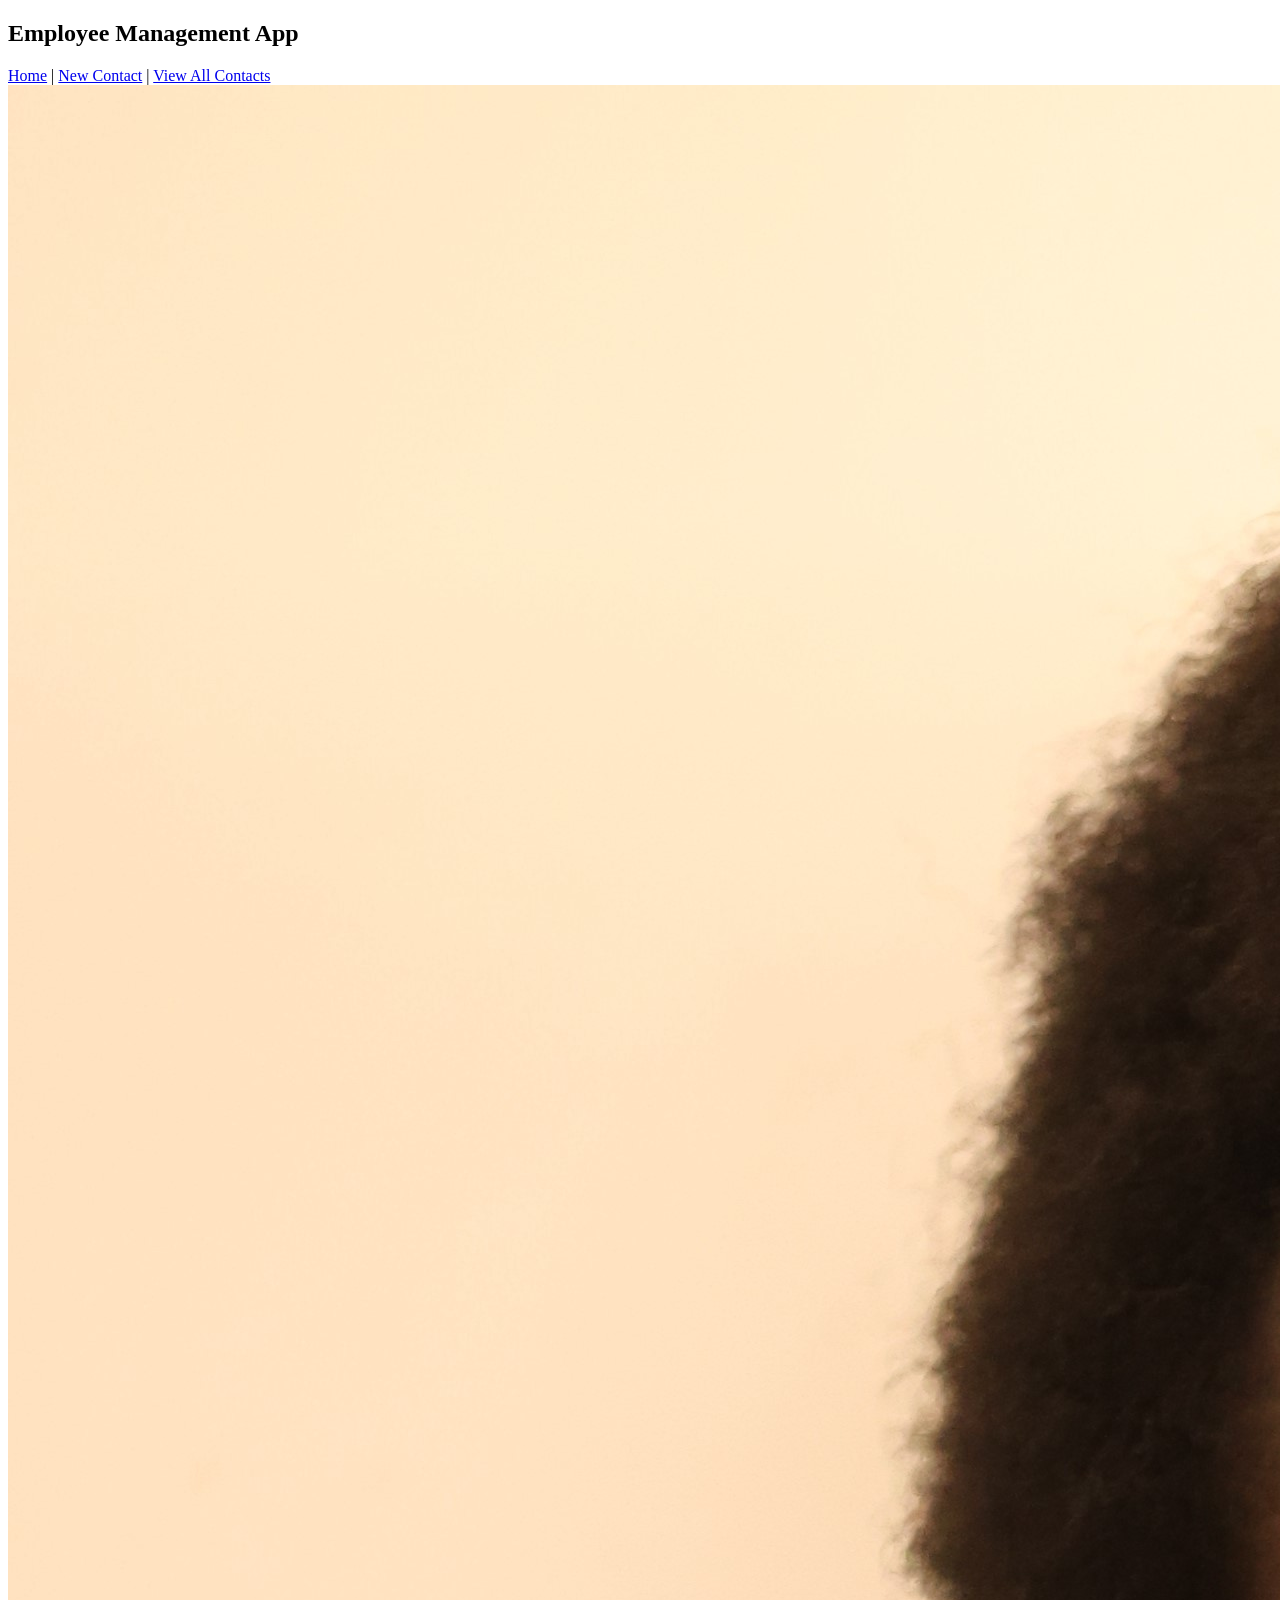
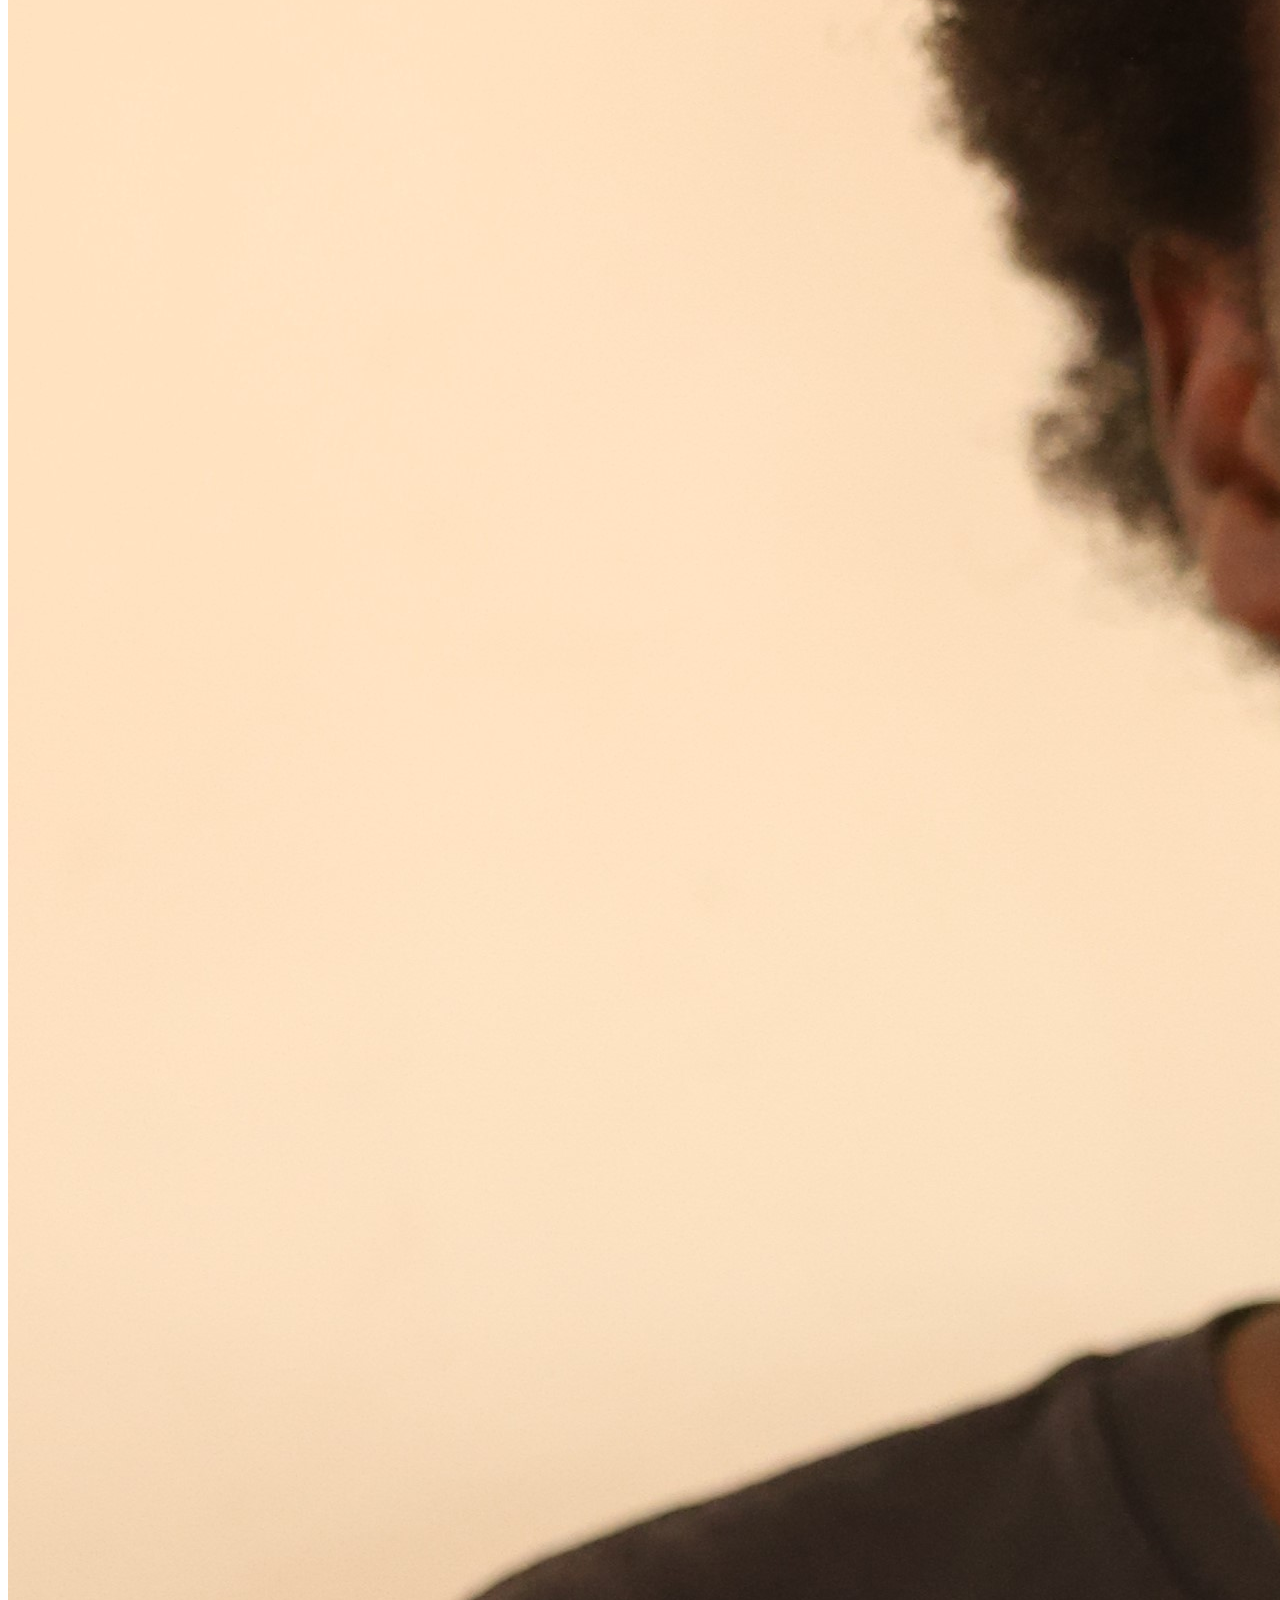
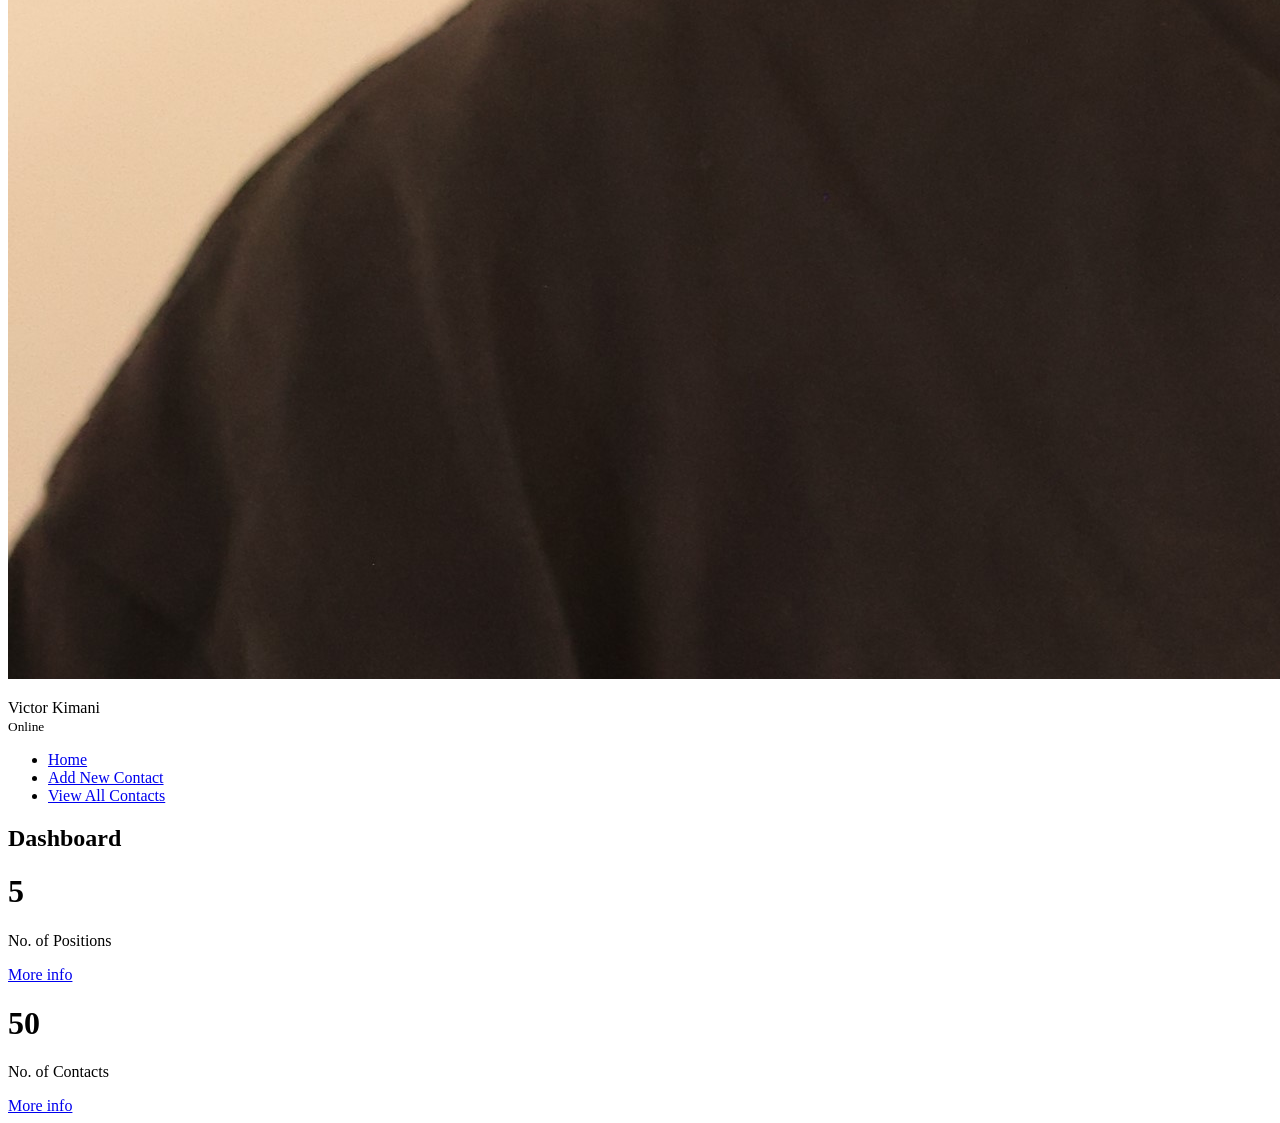
==== index.html @ 55f5f561 "feat: add basic homepage layout" ====
<!DOCTYPE html>
<html>
    <head>
        <meta charset="UTF-8">
        <meta name="viewport" content="width=device-width, initial-scale=1.0">
        <title>Employee Management App</title>
        <link rel="stylesheet" href="styles.css">
    </head>

    <body>

        <div class="header">
            <nav class="topnav">
                <h2>Employee Management App</h2>
                <a href="index.html">Home</a>
                <span>|</span>
                <a href="new-contact.html">New Contact</a>
                <span>|</span>
                <a href="view-contact.html">View All Contacts</a>
            </nav>
        </div>

        <div class="content">

            <div class="sidenav">
                <nav class="sidebar">
                    <div class="profile">
                        <img class="profile-pic" src="images/download.jpg" alt="profile">
                        <p>Victor Kimani <br><small>Online</small></p>
                        
                    </div>
                    <ul>
                        <li><a href="index.html">Home</a></li>
                        <li><a href="new-contact.html">Add New Contact</a></li>
                        <li><a href="view-contact.html">View All Contacts</a></li>
                    </ul>
                </nav>
            </div>

            <div class="dashboard">
                <h2>Dashboard</h2>
                <div class="card-positions">
                    <h1>5</h1>
                    <p>No. of Positions</p>
                    <a href="#">More info</a>
                </div>
                <div class="card-contacts">
                    <h1>50</h1>
                    <p>No. of Contacts</p>
                    <a href="#">More info</a>
                </div>

        </div>
    </body>
</html>
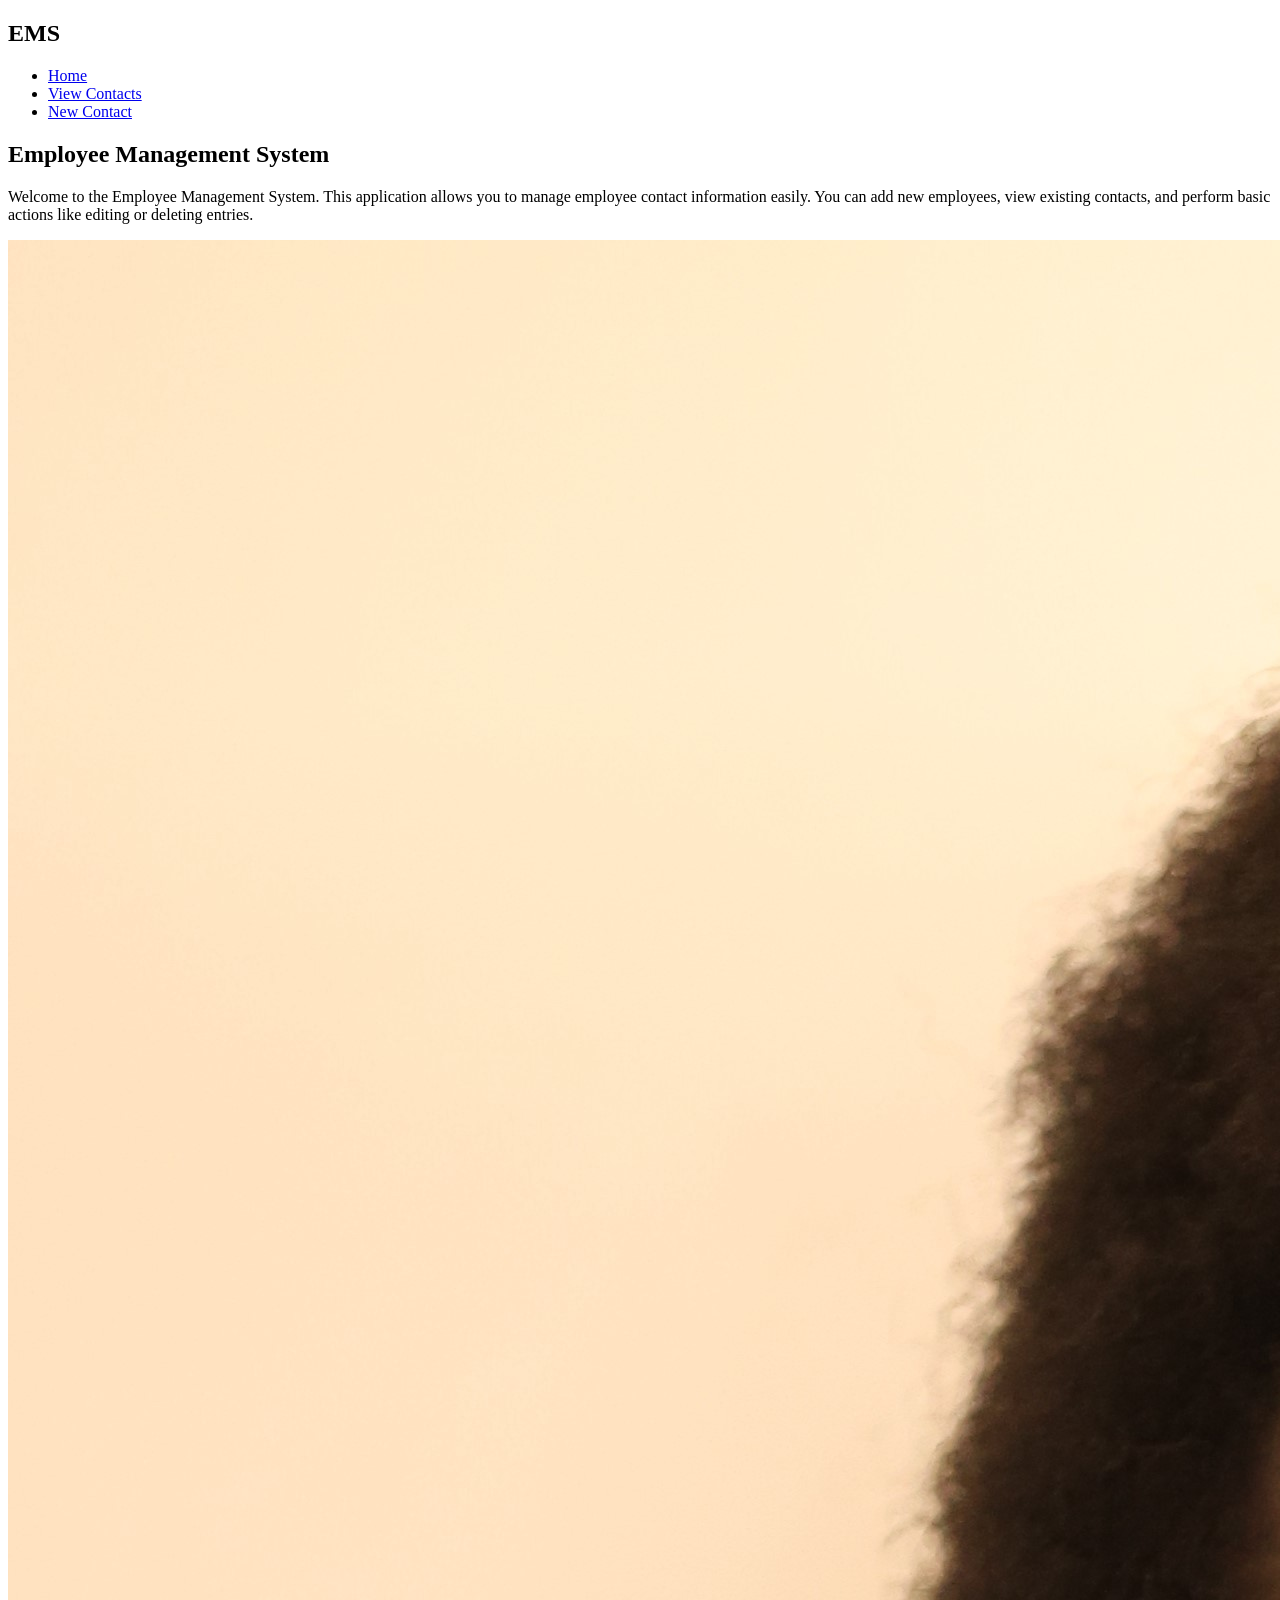
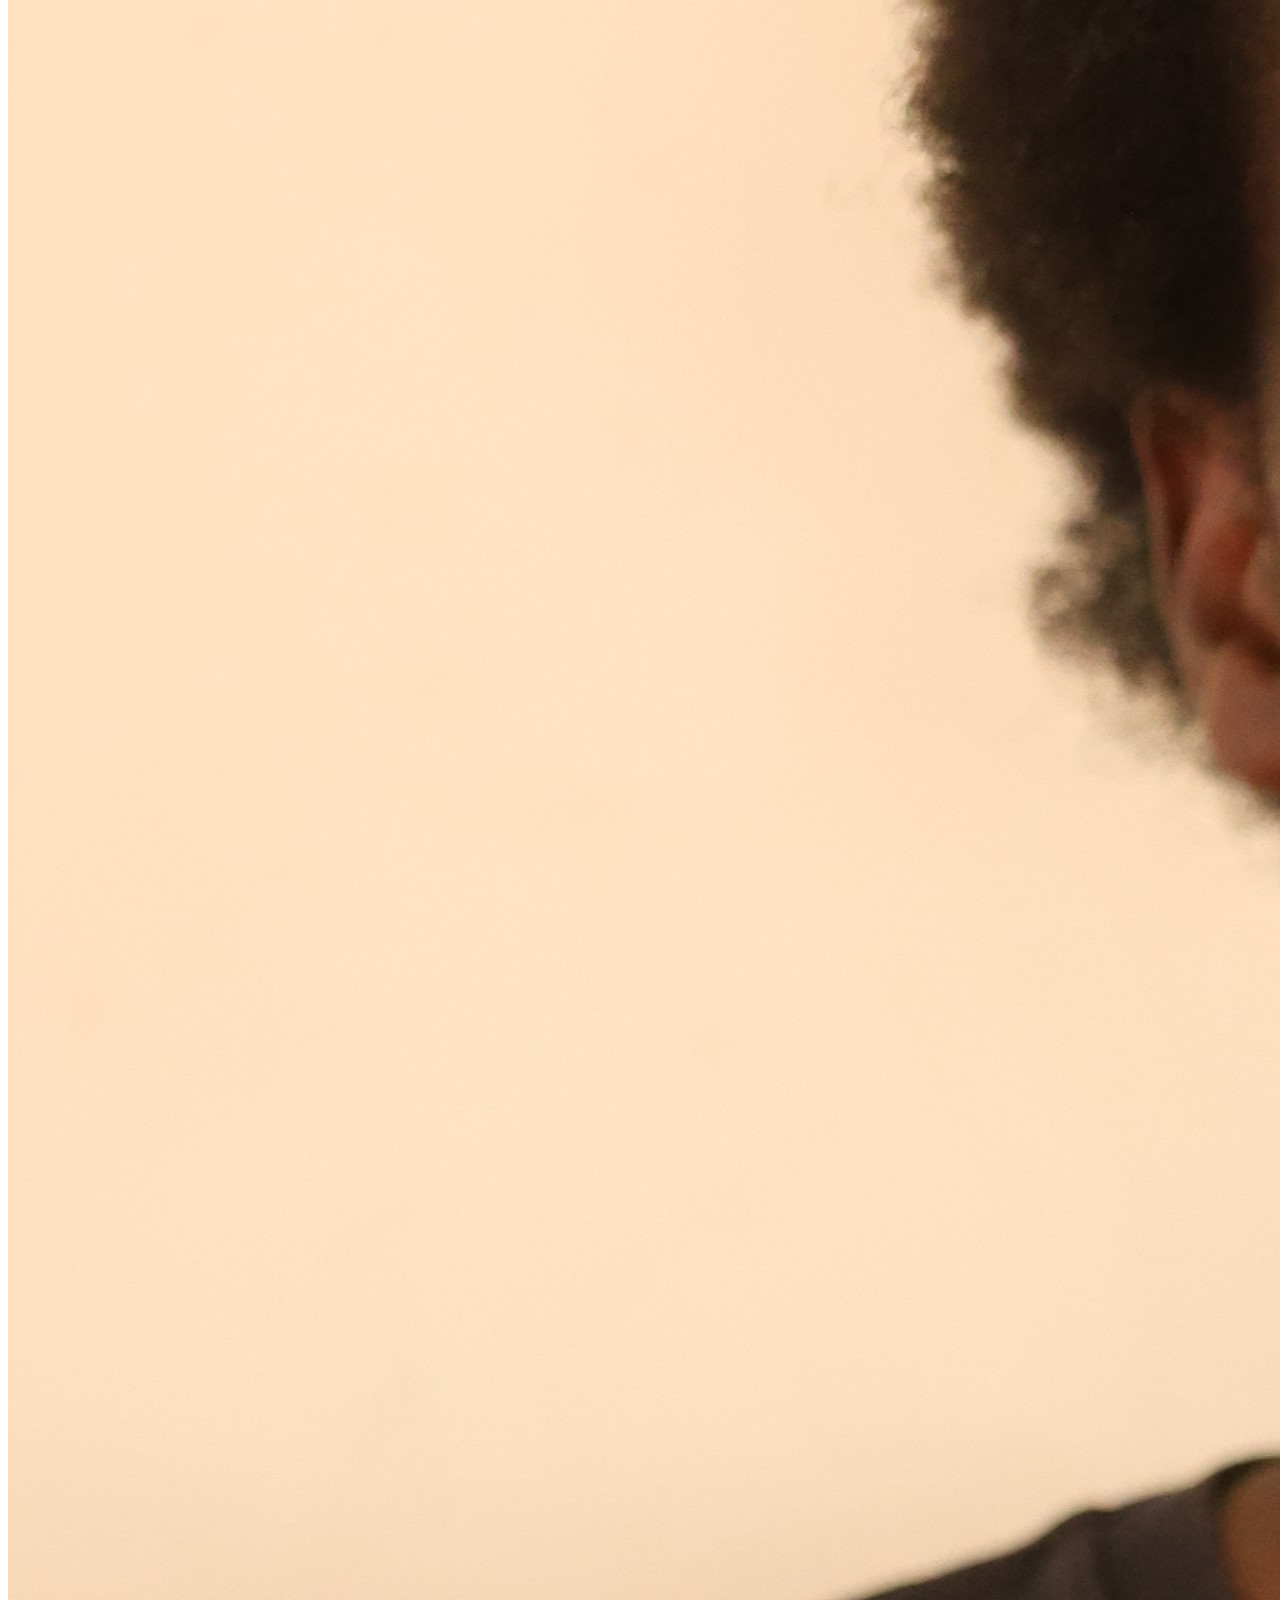
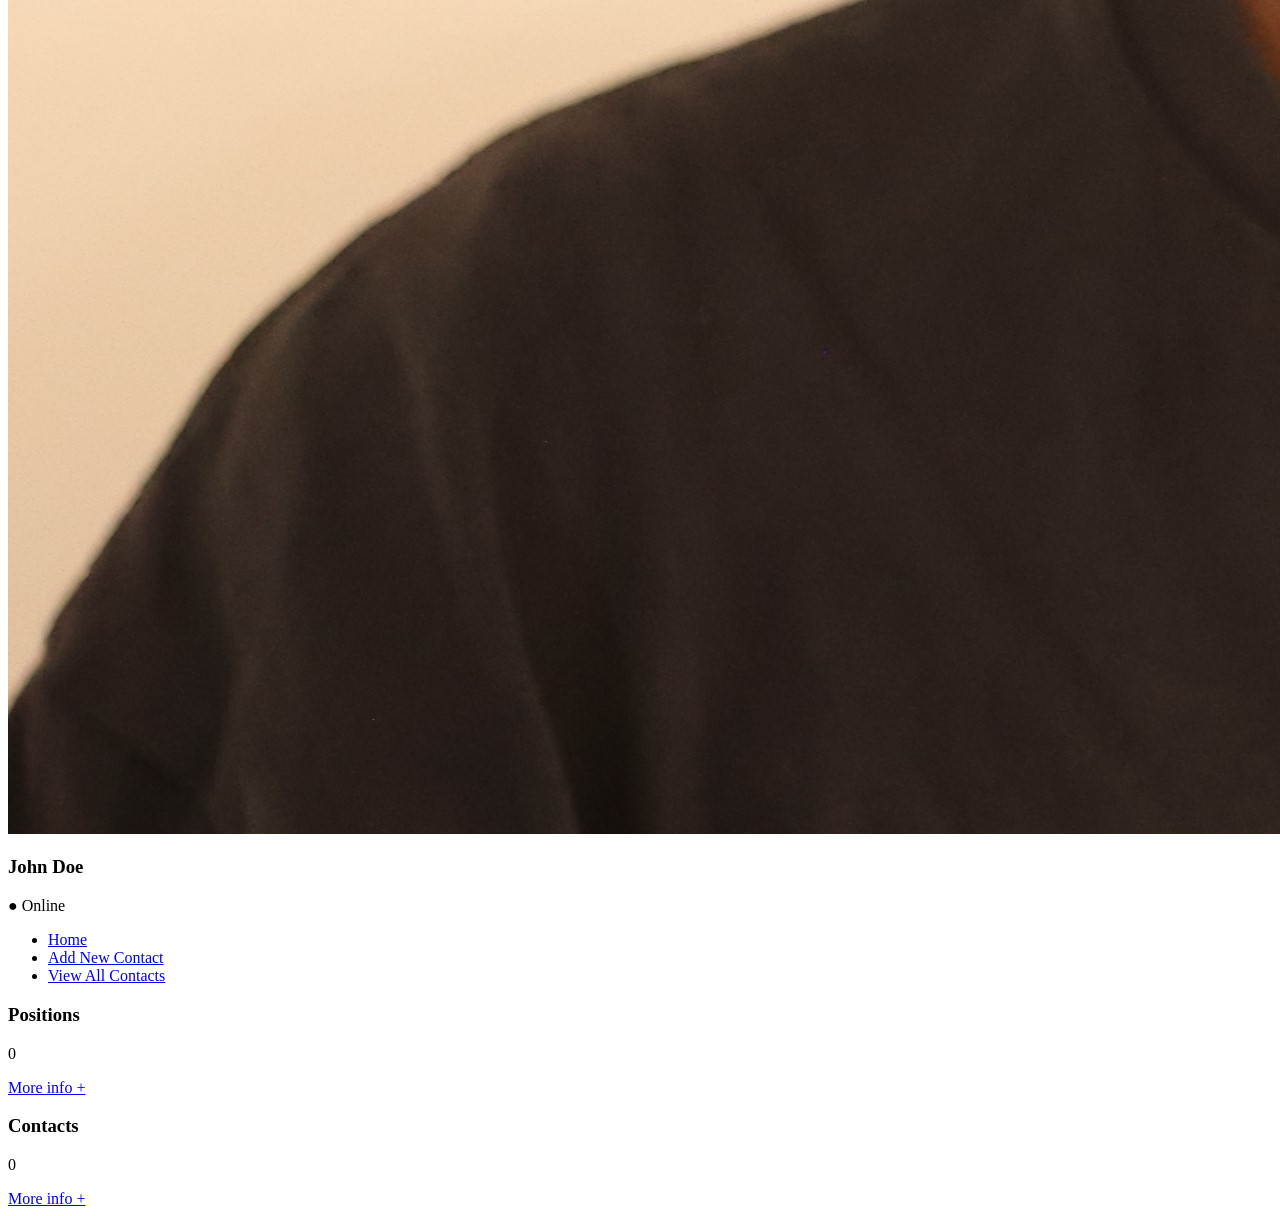
==== commit f692947a: "feat: upgrade index.html with sidebar and dashboard cards" ====
--- a/index.html
+++ b/index.html
@@ -1,55 +1,62 @@
 <!DOCTYPE html>
-<html>
-    <head>
-        <meta charset="UTF-8">
-        <meta name="viewport" content="width=device-width, initial-scale=1.0">
-        <title>Employee Management App</title>
-        <link rel="stylesheet" href="styles.css">
-    </head>
+<html lang="en">
+<head>
+    <meta charset="UTF-8">
+    <meta name="viewport" content="width=device-width, initial-scale=1.0">
+    <title>Employee Management System</title>
+    <link rel="stylesheet" href="styles.css">
+</head>
+<body>
 
-    <body>
+    <!-- Navigation Bar -->
+    <nav class="navbar">
+        <h2 class="logo">EMS</h2>
+        <ul class="nav-links">
+            <li><a href="index.html">Home</a></li>
+            <li><a href="view-contacts.html">View Contacts</a></li>
+            <li><a href="new-contact.html">New Contact</a></li>
+        </ul>
+    </nav>
 
-        <div class="header">
-            <nav class="topnav">
-                <h2>Employee Management App</h2>
-                <a href="index.html">Home</a>
-                <span>|</span>
-                <a href="new-contact.html">New Contact</a>
-                <span>|</span>
-                <a href="view-contact.html">View All Contacts</a>
-            </nav>
+    <!-- Home Content -->
+    <section class="home">
+        <h1>Employee Management System</h1>
+        <p>
+            Welcome to the Employee Management System. This application allows you to 
+            manage employee contact information easily. You can add new employees, 
+            view existing contacts, and perform basic actions like editing or deleting entries.
+        </p>
+    </section>
+
+    <!-- Sidebar -->
+    <aside class="sidebar">
+        <div class="profile">
+            <img src="images/download.jpg" alt="Profile Image" class="profile-img">
+            <div class="profile-info">
+                <h3>John Doe</h3>
+                <span class="status online">● Online</span>
+            </div>
         </div>
+        <ul class="sidebar-nav">
+            <li><a href="index.html">Home</a></li>
+            <li><a href="new-contact.html">Add New Contact</a></li>
+            <li><a href="view-contacts.html">View All Contacts</a></li>
+        </ul>
+        </aside>
 
-        <div class="content">
+        <main class="dashboard">
+            <div class="card">
+                <h3>Positions</h3>
+                <p id="positionsCount">0</p>
+                <a href="#">More info +</a>
+            </div>
+            <div class="card">
+                <h3>Contacts</h3>
+                <p id="contactsCount">0</p>
+                <a href="#">More info +</a>
+            </div>
+            </main>
 
-            <div class="sidenav">
-                <nav class="sidebar">
-                    <div class="profile">
-                        <img class="profile-pic" src="images/download.jpg" alt="profile">
-                        <p>Victor Kimani <br><small>Online</small></p>
-                        
-                    </div>
-                    <ul>
-                        <li><a href="index.html">Home</a></li>
-                        <li><a href="new-contact.html">Add New Contact</a></li>
-                        <li><a href="view-contact.html">View All Contacts</a></li>
-                    </ul>
-                </nav>
-            </div>
-
-            <div class="dashboard">
-                <h2>Dashboard</h2>
-                <div class="card-positions">
-                    <h1>5</h1>
-                    <p>No. of Positions</p>
-                    <a href="#">More info</a>
-                </div>
-                <div class="card-contacts">
-                    <h1>50</h1>
-                    <p>No. of Contacts</p>
-                    <a href="#">More info</a>
-                </div>
-
-        </div>
-    </body>
-</html>+    <script src="main.js"></script>
+</body>
+</html>
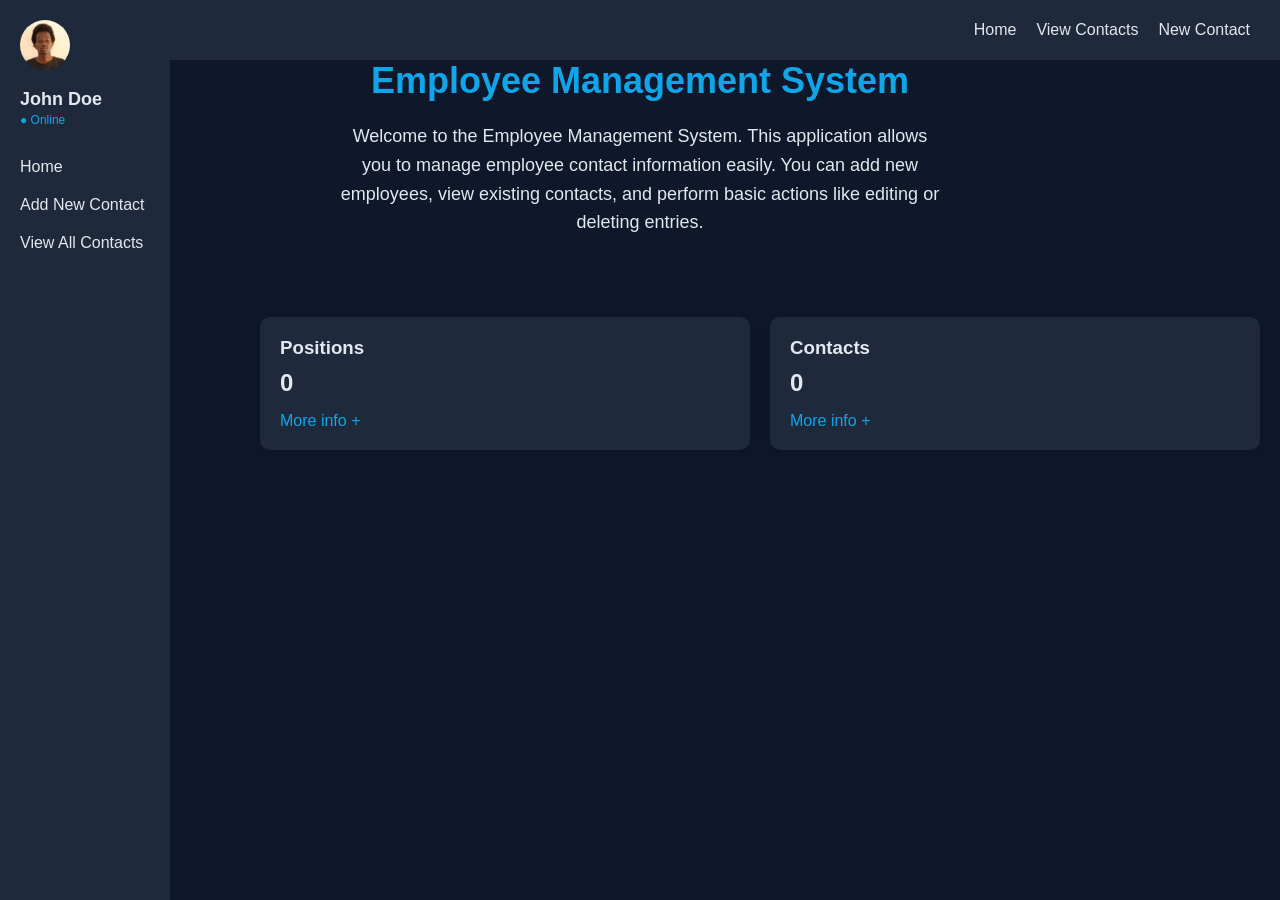
==== commit f1b71070: "feat: add final MVP features" ====
--- a/index.html
+++ b/index.html
@@ -6,11 +6,11 @@
     <title>Employee Management System</title>
     <link rel="stylesheet" href="styles.css">
 </head>
+
 <body>
 
-    <!-- Navigation Bar -->
-    <nav class="navbar">
-        <h2 class="logo">EMS</h2>
+    <!--Navbar-->
+    <nav class="home-navbar">
         <ul class="nav-links">
             <li><a href="index.html">Home</a></li>
             <li><a href="view-contacts.html">View Contacts</a></li>
@@ -18,17 +18,7 @@
         </ul>
     </nav>
 
-    <!-- Home Content -->
-    <section class="home">
-        <h1>Employee Management System</h1>
-        <p>
-            Welcome to the Employee Management System. This application allows you to 
-            manage employee contact information easily. You can add new employees, 
-            view existing contacts, and perform basic actions like editing or deleting entries.
-        </p>
-    </section>
-
-    <!-- Sidebar -->
+    <!--Sidebar-->
     <aside class="sidebar">
         <div class="profile">
             <img src="images/download.jpg" alt="Profile Image" class="profile-img">
@@ -44,18 +34,28 @@
         </ul>
         </aside>
 
-        <main class="dashboard">
-            <div class="card">
-                <h3>Positions</h3>
-                <p id="positionsCount">0</p>
-                <a href="#">More info +</a>
-            </div>
-            <div class="card">
-                <h3>Contacts</h3>
-                <p id="contactsCount">0</p>
-                <a href="#">More info +</a>
-            </div>
-            </main>
+    <!--Dashboard-->
+    <section class="home">
+        <h1>Employee Management System</h1>
+        <p>
+            Welcome to the Employee Management System. This application allows you to 
+            manage employee contact information easily. You can add new employees, 
+            view existing contacts, and perform basic actions like editing or deleting entries.
+        </p>
+    </section>
+
+    <main class="dashboard">
+        <div class="card">
+            <h3>Positions</h3>
+            <p id="positionCount"></p>
+            <a href="view-contacts.html">More info +</a>
+        </div>
+        <div class="card">
+            <h3>Contacts</h3>
+            <p id="employeeCount"></p>
+            <a href="view-contacts.html">More info +</a>
+        </div>
+    </main>
 
     <script src="main.js"></script>
 </body>
--- a/styles.css
+++ b/styles.css
@@ -0,0 +1,321 @@
+:root {
+    --bg-main: #0f172a;
+    --bg-card: #1e293b;
+    --color-secondary: #16ad16;
+    --color-secondary-hover: #108010;
+    --color-primary: #0ea5e9;
+    --color-primary-hover: #0284c7;
+    --color-danger: #ef4444;
+    --color-danger-hover: #dc2626;
+    --text-main: #e2e8f0;
+    --font-family: Arial, Helvetica, sans-serif;
+    --transition: all 0.3s ease;
+}
+
+* {
+    margin: 0;
+    padding: 0;
+    box-sizing: border-box;
+    font-family: var(--font-family);
+}
+
+body {
+    margin: 0;
+    font-family: var(--font-family);
+    background-color: var(--bg-main);
+    color: var(--text-main);
+}
+
+.home-navbar {
+    position: fixed;
+    top: 0;
+    left: 170px;
+    right: 0;
+    height: 60px;
+    background-color: var(--bg-card);
+    color: var(--text-main);
+    display: flex;
+    align-items: center;
+    padding: 15px 30px;
+    z-index: 1000;
+}
+
+.navbar {
+    display: flex;
+    justify-content: space-between;
+    align-items: center;
+    background-color: var(--bg-card);
+    color: var(--text-main);
+    padding: 15px 30px;
+}
+
+.nav-links {
+    margin-left: auto;
+    list-style: none;
+    display: flex;
+    gap: 20px;
+}
+
+.nav-links a {
+    text-decoration: none;
+    color: var(--text-main);
+    font-size: 16px;
+    transition: var(--transition);
+}
+
+.nav-links a:hover {
+    color: var(--color-primary);
+}
+
+.home {
+    text-align: center;
+    padding: 60px 20px;
+}
+
+.home h1 {
+    font-size: 36px;
+    margin-bottom: 20px;
+    color: var(--color-primary);
+}
+
+.home p {
+    max-width: 600px;
+    margin: 0 auto;
+    font-size: 18px;
+    line-height: 1.6;
+}
+
+.sidebar {
+    position: fixed;
+    width: 170px;
+    left: 0;
+    top: 0;
+    height: 100%;
+    background-color: var(--bg-card);
+    color: var(--text-main);
+    padding: 20px;
+    }
+
+.profile {
+    text-align: left;
+    margin-bottom: 30px;
+    }
+
+.profile-img {
+    width: 50px;
+    height: 50px;
+    border-radius: 50%;
+    margin-bottom: 10px;
+    }
+
+.profile-info h3 {
+    margin: 5px 0 0 0;
+    font-size: 18px;
+    }
+
+.status {
+    font-size: 12px;
+    }
+
+.status.online { color: var(--color-primary); }
+
+.status.offline { color: var(--color-danger); }
+
+.sidebar-nav li {
+    list-style: none;
+    margin: 20px 0;
+    }
+
+.sidebar-nav a {
+    color: var(--text-main);
+    text-decoration: none;
+    font-weight: 500;
+    }
+
+.sidebar-nav a:hover {
+    color: var(--color-primary);
+    }
+
+.dashboard {
+    display: flex;
+    gap: 20px;
+    margin-left: 240px; /* space for sidebar */
+    padding: 20px;
+}
+
+.card {
+    background-color: var(--bg-card);
+    padding: 20px;
+    flex: 1;
+    border-radius: 10px;
+    box-shadow: 0px 2px 10px rgba(0,0,0,0.1);
+}
+
+.card h3 {
+    margin-bottom: 10px;
+}
+
+.card p {
+    font-size: 24px;
+    margin-bottom: 15px;
+    font-weight: bold;
+}
+
+.card a {
+    text-decoration: none;
+    color: var(--color-primary);
+    font-weight: 500;
+}
+
+button {
+    padding: 10px 15px;
+    border: none;
+    border-radius: 6px;
+    cursor: pointer;
+    font-size: 14px;
+    transition: var(--transition);
+}
+
+.btn-primary {
+    background-color: var(--color-primary);
+    color: var(--text-main)
+}
+
+.btn-primary:hover {
+    background-color: var(--color-primary-hover);
+}
+
+.btn-danger {
+    background-color: var(--color-danger);
+    color: var(--text-main);
+}
+
+.btn-danger:hover {
+    background-color: var(--color-danger-hover)
+}
+
+.btn-secondary {
+    background-color: var(--color-secondary);
+    color: var(--text-main);
+}
+
+.btn-secondary:hover {
+    background-color: var(--color-secondary-hover);
+}
+
+.container {
+    width: 90%;
+    max-width: 1000px;
+    margin: 40px auto;
+}
+
+.form-card {
+    background-color: var(--bg-card);
+    padding: 30px;
+    border-radius: 10px;
+    box-shadow: 0 4px 15px rgba(0,0,0,0.1);
+    max-width: 500px;
+    margin: 0 auto;
+}
+
+.form-card h2 {
+    text-align: center;
+    margin-bottom: 20px;
+    color: var(--color-primary);
+}
+
+.form-group {
+    margin-bottom: 15px;
+}
+
+.form-group label {
+    display: block;
+    margin-bottom: 5px;
+    font-weight: bold;
+}
+
+.form-group input {
+    width: 100%;
+    padding: 10px;
+    border-radius: 6px;
+    border: 1px solid #ccc;
+    font-size: 14px;
+}
+
+.form-group input:focus {
+    outline: none;
+    border-color: var(--color-primary);
+}
+
+.radio-option {
+    display: flex;
+    align-items: left;
+    gap: 8px; /* space between circle and text */
+    margin-top: 5px;
+}
+
+.contacts-table {
+    width: 100%;
+    border-collapse: collapse;
+    margin-top: 20px;
+    background-color: var(--bg-card);
+    border-radius: 10px;
+    overflow: hidden;
+}
+
+.contacts-table thead {
+    background-color: var(--color-primary);
+    color: var(--text-main);
+}
+
+.contacts-table th,
+.contacts-table td {
+    padding: 12px 15px;
+    text-align: left;
+}
+
+.contacts-table tbody tr:nth-child(even) {
+    background-color: var(--bg-card);
+}
+
+.contacts-table tbody tr:hover {
+    background-color: var(--bg-main);
+}
+
+.contacts-table button {
+    margin-right: 5px;
+}
+
+.modal {
+    display: none; 
+    position: fixed; 
+    z-index: 100; 
+    left: 0;
+    top: 0;
+    width: 100%; 
+    height: 100%; 
+    overflow: auto; 
+    background-color: rgba(0,0,0,0.5); 
+}
+
+.modal-content {
+    background-color: var(--bg-card);
+    margin: 10% auto;
+    padding: 20px;
+    border-radius: 10px;
+    width: 400px;
+    position: relative;
+}
+
+.modal-content h2 {
+    margin-bottom: 15px;
+}
+
+.close {
+    position: absolute;
+    right: 15px;
+    top: 10px;
+    font-size: 24px;
+    cursor: pointer;
+    font-weight: bold;
+}
